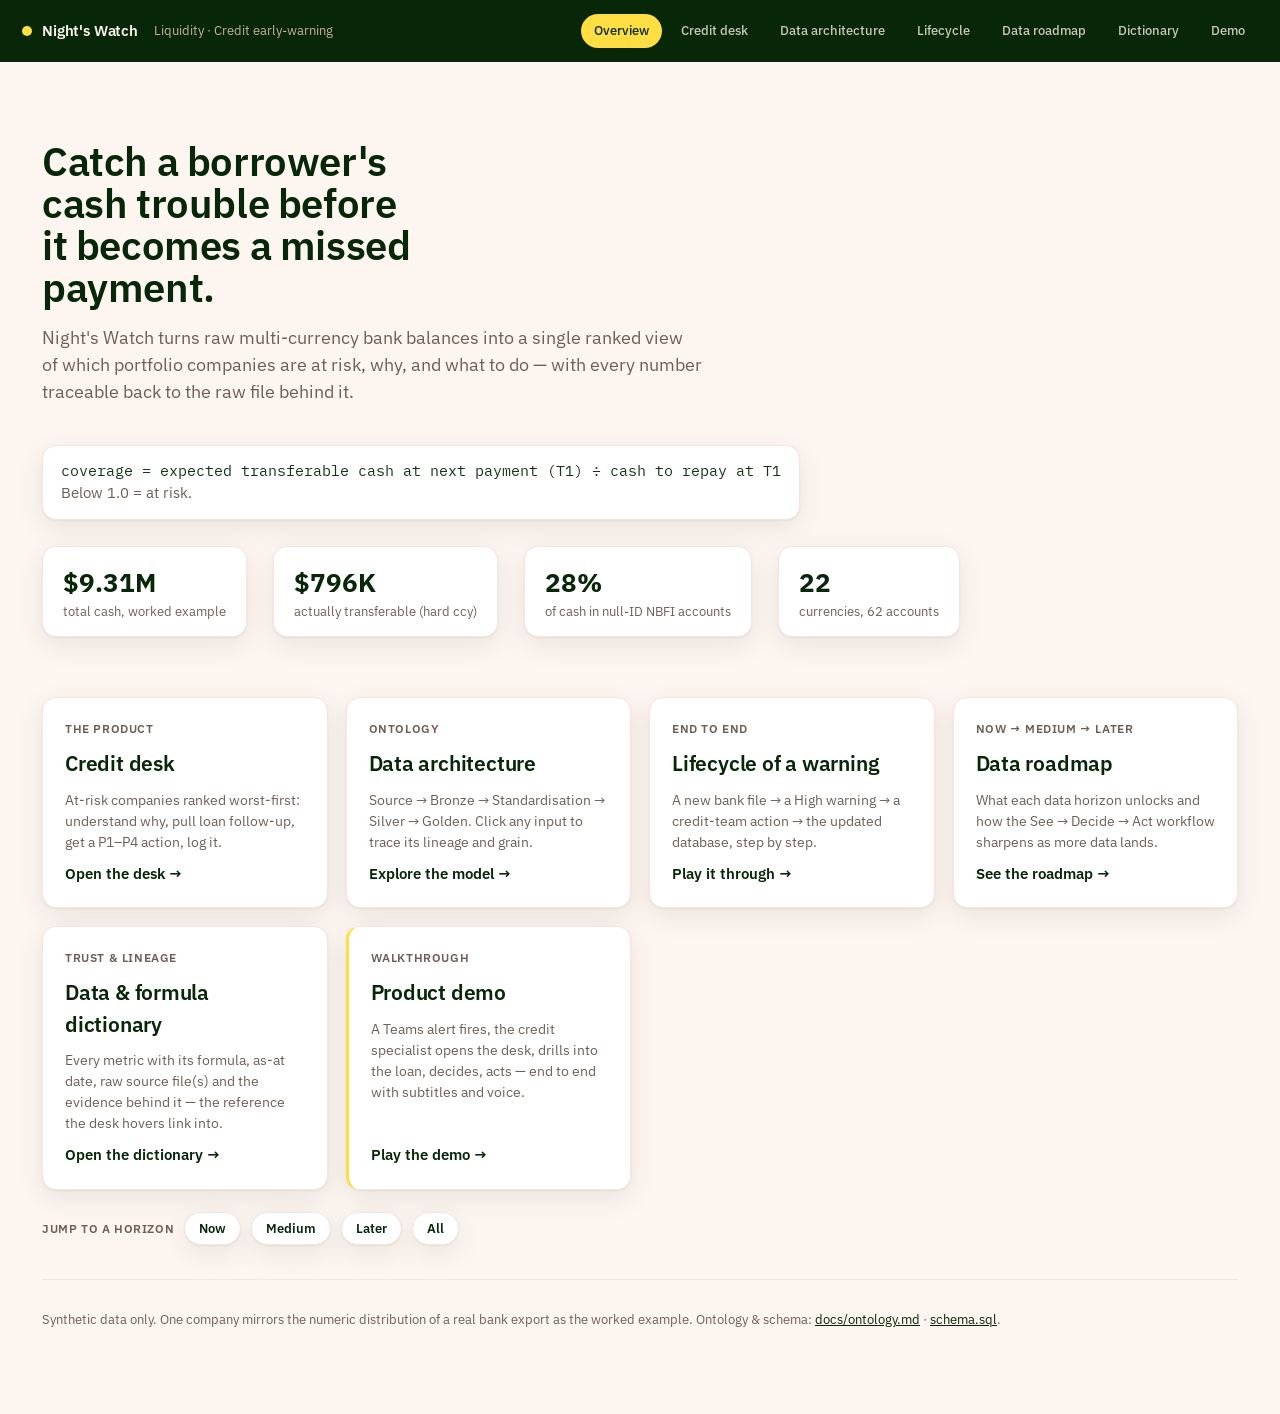
==== web/index.html @ 164db5c5 "feat: product demo walkthrough (animated, subtitles, TTS voice) + Demo nav link across all pages Co-" ====
<!doctype html>
<html lang="en">
<head>
<meta charset="utf-8">
<meta name="viewport" content="width=device-width, initial-scale=1">
<title>Project Night's Watch — Liquidity Credit early-warning</title>
<link rel="stylesheet" href="theme.css">
<style>
  .hero { padding: 56px 0 30px; }
  .hero h1 { font-size: 40px; line-height: 1.05; max-width: 16ch; }
  .hero .lede { font-size: 18px; color: var(--taupe); max-width: 60ch; margin-top: 16px; }
  .hero .signal { margin-top: 22px; display:inline-block; background: var(--white); border:1px solid var(--sand-500); border-radius: var(--radius); padding: 14px 18px; box-shadow: var(--shadow); }
  .hero .signal code { font-family: var(--mono); color: var(--ink-700); }
  .grid { display:grid; grid-template-columns: repeat(auto-fit, minmax(235px, 1fr)); gap: 18px; margin-top: 30px; }
  .tile { padding: 22px; text-decoration:none; color:var(--ink); display:flex; flex-direction:column; gap:10px; min-height: 196px; transition: transform .12s ease, box-shadow .12s ease; }
  .tile:hover { transform: translateY(-3px); box-shadow: var(--shadow-lg); }
  .tile .k { font-size: 12px; font-weight:600; letter-spacing:.05em; text-transform:uppercase; color: var(--taupe); }
  .tile h3 { font-size: 21px; }
  .tile p { color: var(--taupe); margin: 0; font-size: 14px; }
  .tile .go { margin-top:auto; font-weight:600; color: var(--ink); }
  .tile .go::after { content:' →'; }
  .rm-jump { display:flex; align-items:center; flex-wrap:wrap; gap:10px; margin-top: 22px; }
  .rm-jump .lbl { font-size:12px; font-weight:600; text-transform:uppercase; letter-spacing:.05em; color:var(--taupe); }
  .rm-jump a { font-size:13px; font-weight:600; text-decoration:none; color:var(--ink); background:var(--white); border:1px solid var(--sand-500); border-radius:999px; padding:6px 14px; box-shadow:var(--shadow); transition: background .12s ease, color .12s ease; }
  .rm-jump a:hover { background:var(--ink); color:var(--sand); }
  .stat-row { display:flex; gap: 26px; flex-wrap:wrap; margin-top: 26px; }
  .stat { background:var(--white); border:1px solid var(--sand-500); border-radius:var(--radius); padding:16px 20px; box-shadow:var(--shadow); }
  .stat .n { font-size: 26px; font-weight:700; }
  .stat .l { font-size: 12.5px; color: var(--taupe); }
  .foot { color: var(--taupe); font-size: 12.5px; padding: 30px 0 50px; border-top:1px solid var(--sand-500); margin-top: 34px; }
  @media (max-width: 880px){ .grid{grid-template-columns:1fr;} .hero h1{font-size:32px;} }
</style>
</head>
<body>
<div class="nw-topbar">
  <span class="nw-logo"><span class="dot"></span> Night's Watch</span>
  <span class="nw-tag">Liquidity · Credit early-warning</span>
  <nav class="nw-nav">
    <a href="index.html" class="active">Overview</a>
    <a href="product.html">Credit desk</a>
    <a href="diagram.html">Data architecture</a>
    <a href="lifecycle.html">Lifecycle</a>
    <a href="roadmap.html">Data roadmap</a>
    <a href="dictionary.html">Dictionary</a>
    <a href="demo.html">Demo</a>
  </nav>
</div>

<div class="nw-wrap">
  <section class="hero">
    <h1>Catch a borrower's cash trouble before it becomes a missed payment.</h1>
    <p class="lede">Night's Watch turns raw multi-currency bank balances into a single ranked view of which portfolio companies are at risk, why, and what to do — with every number traceable back to the raw file behind it.</p>
    <div class="signal">
      <code>coverage = expected transferable cash at next payment (T1) ÷ cash to repay at T1</code><br>
      <span class="nw-muted">Below 1.0 = at risk.</span>
    </div>
    <div class="stat-row">
      <div class="stat"><div class="n">$9.31M</div><div class="l">total cash, worked example</div></div>
      <div class="stat"><div class="n">$796K</div><div class="l">actually transferable (hard ccy)</div></div>
      <div class="stat"><div class="n">28%</div><div class="l">of cash in null-ID NBFI accounts</div></div>
      <div class="stat"><div class="n">22</div><div class="l">currencies, 62 accounts</div></div>
    </div>
  </section>

  <section class="grid">
    <a class="tile nw-card" href="product.html">
      <span class="k">The product</span>
      <h3>Credit desk</h3>
      <p>At-risk companies ranked worst-first: understand why, pull loan follow-up, get a P1–P4 action, log it.</p>
      <span class="go">Open the desk</span>
    </a>
    <a class="tile nw-card" href="diagram.html">
      <span class="k">Ontology</span>
      <h3>Data architecture</h3>
      <p>Source → Bronze → Standardisation → Silver → Golden. Click any input to trace its lineage and grain.</p>
      <span class="go">Explore the model</span>
    </a>
    <a class="tile nw-card" href="lifecycle.html">
      <span class="k">End to end</span>
      <h3>Lifecycle of a warning</h3>
      <p>A new bank file → a High warning → a credit-team action → the updated database, step by step.</p>
      <span class="go">Play it through</span>
    </a>
    <a class="tile nw-card" href="roadmap.html">
      <span class="k">Now → Medium → Later</span>
      <h3>Data roadmap</h3>
      <p>What each data horizon unlocks and how the See → Decide → Act workflow sharpens as more data lands.</p>
      <span class="go">See the roadmap</span>
    </a>
    <a class="tile nw-card" href="dictionary.html">
      <span class="k">Trust &amp; lineage</span>
      <h3>Data &amp; formula dictionary</h3>
      <p>Every metric with its formula, as-at date, raw source file(s) and the evidence behind it — the reference the desk hovers link into.</p>
      <span class="go">Open the dictionary</span>
    </a>
    <a class="tile nw-card" href="demo.html" style="border-left:3px solid var(--yellow);">
      <span class="k">Walkthrough</span>
      <h3>Product demo</h3>
      <p>A Teams alert fires, the credit specialist opens the desk, drills into the loan, decides, acts — end to end with subtitles and voice.</p>
      <span class="go">Play the demo</span>
    </a>
  </section>

  <div class="rm-jump">
    <span class="lbl">Jump to a horizon</span>
    <a href="roadmap.html?h=Now">Now</a>
    <a href="roadmap.html?h=Medium">Medium</a>
    <a href="roadmap.html?h=Later">Later</a>
    <a href="roadmap.html">All</a>
  </div>

  <p class="foot">
    Synthetic data only. One company mirrors the numeric distribution of a real bank export as the worked example.
    Ontology &amp; schema: <a href="https://github.com/alexandrecela10/liquidity-project-nights-watch/blob/main/docs/ontology.md">docs/ontology.md</a> ·
    <a href="https://github.com/alexandrecela10/liquidity-project-nights-watch/blob/main/docs/schema.sql">schema.sql</a>.
  </p>
</div>
</body>
</html>
---- web/theme.css ----
/* Project Night's Watch — shared brand theme.
   Palette + type pulled from liquidity.com (2026 brand system). Used by every
   interactive page so the architecture diagram, lifecycle mock and credit-team
   product look like one product. */

@import url('https://fonts.googleapis.com/css2?family=IBM+Plex+Sans:wght@300;400;500;600;700&family=IBM+Plex+Mono:wght@400;500&display=swap');

:root {
  --ink: #072708;
  --ink-700: #13361a;
  --sand: #fdf5f0;
  --sand-500: #f3e7df;
  --sand-700: #c8b1a4;
  --taupe: #6f5f56;
  --yellow: #ffde43;
  --white: #ffffff;
  --brown: #291201;

  --risk-high: #b3402e;
  --risk-medium: #c98a1a;
  --risk-low: #5e7d52;
  --risk-none: #9f887c;

  --font: 'IBM Plex Sans', Arial, sans-serif;
  --mono: 'IBM Plex Mono', ui-monospace, monospace;

  --radius: 14px;
  --radius-sm: 8px;
  --shadow: 0 1px 2px rgba(7,39,8,.06), 0 8px 28px rgba(7,39,8,.08);
  --shadow-lg: 0 12px 48px rgba(7,39,8,.16);
  --border: 1px solid var(--sand-700);
  --maxw: 1240px;
}

* { box-sizing: border-box; }

html, body {
  margin: 0;
  background: var(--sand);
  color: var(--ink);
  font-family: var(--font);
  font-size: 15px;
  line-height: 1.5;
  -webkit-font-smoothing: antialiased;
}

a { color: var(--ink); }

h1, h2, h3 { font-weight: 600; letter-spacing: -0.01em; margin: 0; }

.nw-mono { font-family: var(--mono); }
.nw-muted { color: var(--taupe); }

/* ---- top bar shared across pages ---- */
.nw-topbar {
  display: flex; align-items: center; gap: 16px;
  padding: 14px 22px;
  background: var(--ink);
  color: var(--sand);
  position: sticky; top: 0; z-index: 50;
}
.nw-topbar .nw-logo { display:flex; align-items:center; gap:10px; font-weight:600; letter-spacing:-0.01em; }
.nw-topbar .nw-logo .dot { width:10px; height:10px; border-radius:50%; background: var(--yellow); display:inline-block; }
.nw-topbar .nw-tag { color: var(--sand-700); font-size: 13px; }
.nw-nav { margin-left:auto; display:flex; gap:6px; }
.nw-nav a {
  color: var(--sand); text-decoration:none; font-size:13px; font-weight:500;
  padding:7px 13px; border-radius: 999px; opacity:.78;
}
.nw-nav a:hover { opacity:1; background: rgba(253,245,240,.10); }
.nw-nav a.active { opacity:1; background: var(--yellow); color: var(--ink); }

/* ---- buttons ---- */
.nw-btn {
  font-family: var(--font); font-size: 13px; font-weight: 600;
  padding: 9px 16px; border-radius: 999px; border: none; cursor: pointer;
  background: var(--ink); color: var(--sand);
}
.nw-btn:hover { background: var(--ink-700); }
.nw-btn.accent { background: var(--yellow); color: var(--ink); }
.nw-btn.ghost { background: transparent; color: var(--ink); border: var(--border); }
.nw-btn:disabled { opacity:.45; cursor: default; }

/* ---- cards ---- */
.nw-card { background: var(--white); border-radius: var(--radius); box-shadow: var(--shadow); border: 1px solid var(--sand-500); }

/* ---- risk pills ---- */
.nw-pill { display:inline-flex; align-items:center; gap:6px; font-size:12px; font-weight:600; padding:3px 10px; border-radius:999px; }
.nw-pill::before { content:''; width:7px; height:7px; border-radius:50%; background: currentColor; }
.nw-risk-High   { color: var(--risk-high);   background: #f6e4e0; }
.nw-risk-Medium { color: var(--risk-medium); background: #f6ecd9; }
.nw-risk-Low    { color: var(--risk-low);    background: #e4ecdf; }
.nw-risk-None   { color: var(--risk-none);   background: #efe8e3; }

/* ---- layer chips (medallion) ---- */
.nw-layer { font-size:11px; font-weight:600; text-transform:uppercase; letter-spacing:.04em; padding:2px 8px; border-radius:6px; }
.nw-layer-source          { background:#efe8e3; color:var(--taupe); }
.nw-layer-bronze          { background:#e7d3c4; color:#7a4a25; }
.nw-layer-standardisation { background:var(--yellow); color:var(--ink); }
.nw-layer-silver          { background:#e3e7e4; color:#41514a; }
.nw-layer-gold            { background:var(--ink); color:var(--yellow); }
.nw-layer-app, .nw-layer-ref { background:var(--sand-500); color:var(--taupe); }

/* phase tags */
.nw-phase { font-size:10.5px; font-weight:600; padding:1px 7px; border-radius:999px; border:1px solid var(--sand-700); color:var(--taupe); }
.nw-phase-Now    { border-color: var(--ink); color: var(--ink); }
.nw-phase-Medium { border-color: var(--risk-medium); color: var(--risk-medium); }
.nw-phase-Later  { border-color: var(--sand-700); color: var(--sand-700); }

.nw-wrap { max-width: var(--maxw); margin: 0 auto; padding: 22px; }
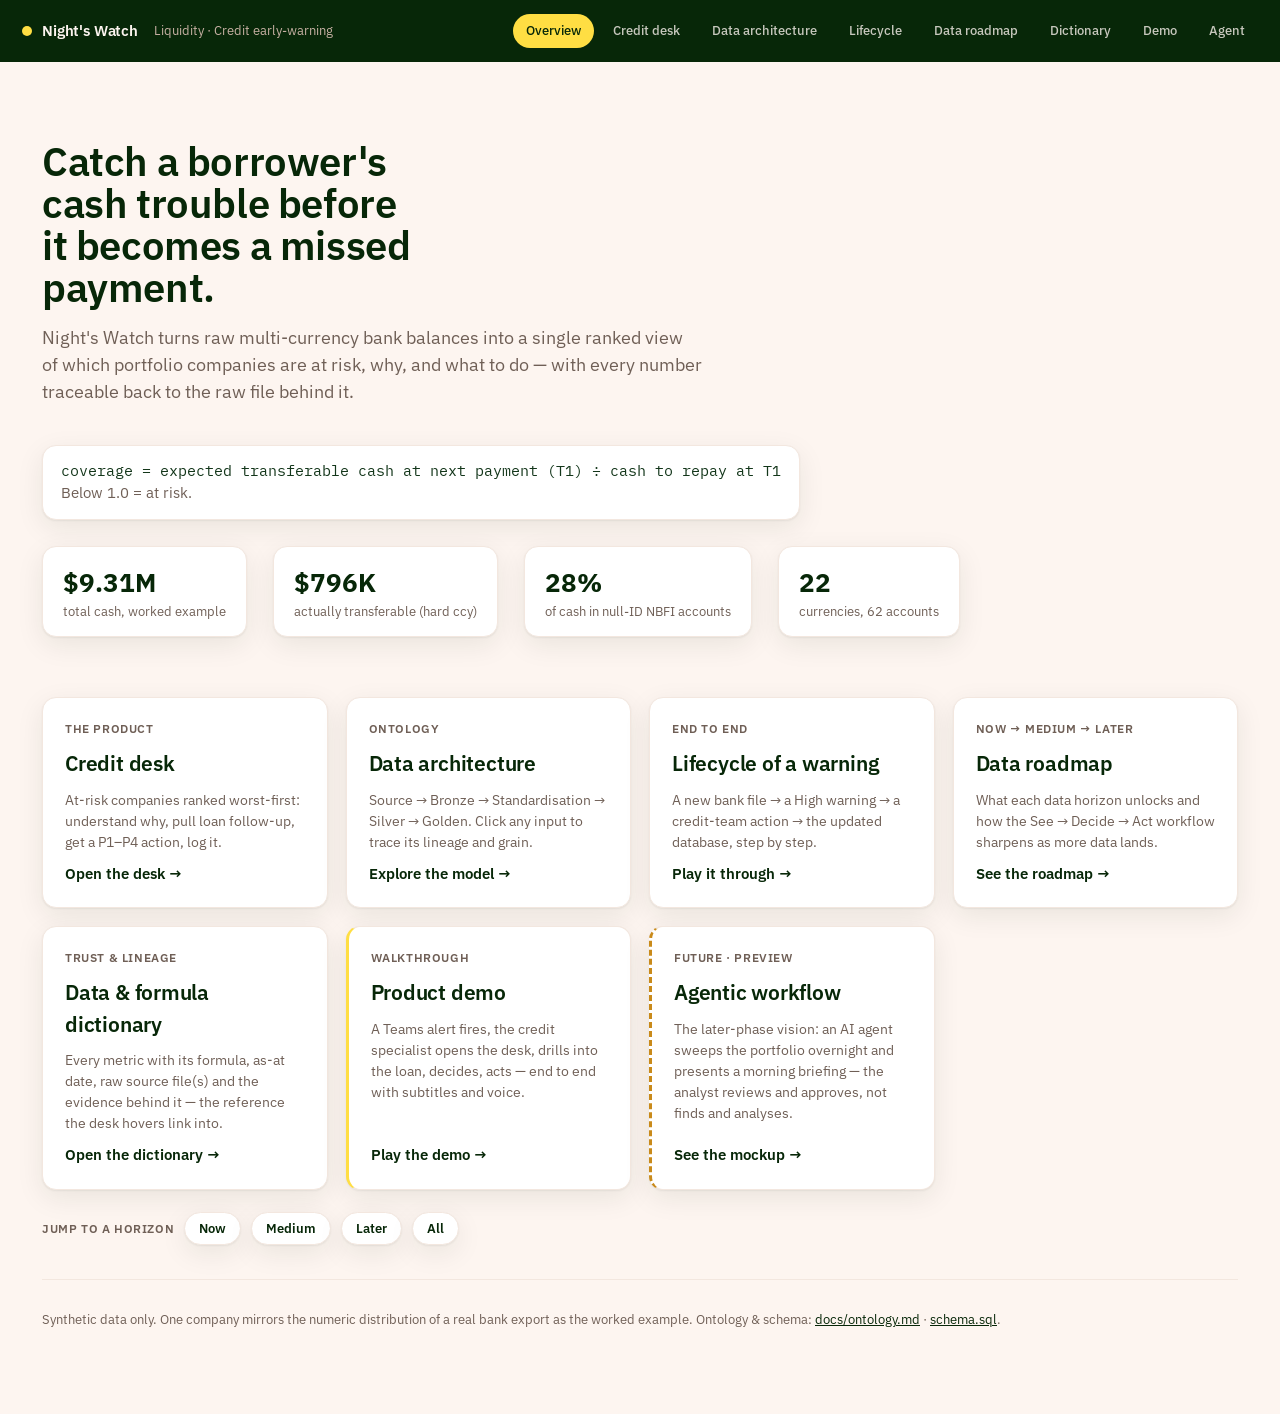
==== commit 4f4177f1: "feat(agent): agentic workflow mockup — morning briefing, P1/P4 action cards, 15-min undo, conversati" ====
--- a/web/index.html
+++ b/web/index.html
@@ -43,6 +43,7 @@
     <a href="roadmap.html">Data roadmap</a>
     <a href="dictionary.html">Dictionary</a>
     <a href="demo.html">Demo</a>
+    <a href="agent.html">Agent</a>
   </nav>
 </div>
 
@@ -99,6 +100,12 @@
       <p>A Teams alert fires, the credit specialist opens the desk, drills into the loan, decides, acts — end to end with subtitles and voice.</p>
       <span class="go">Play the demo</span>
     </a>
+    <a class="tile nw-card" href="agent.html" style="border-left:3px dashed var(--risk-medium);">
+      <span class="k">Future &middot; preview</span>
+      <h3>Agentic workflow</h3>
+      <p>The later-phase vision: an AI agent sweeps the portfolio overnight and presents a morning briefing — the analyst reviews and approves, not finds and analyses.</p>
+      <span class="go">See the mockup</span>
+    </a>
   </section>
 
   <div class="rm-jump">
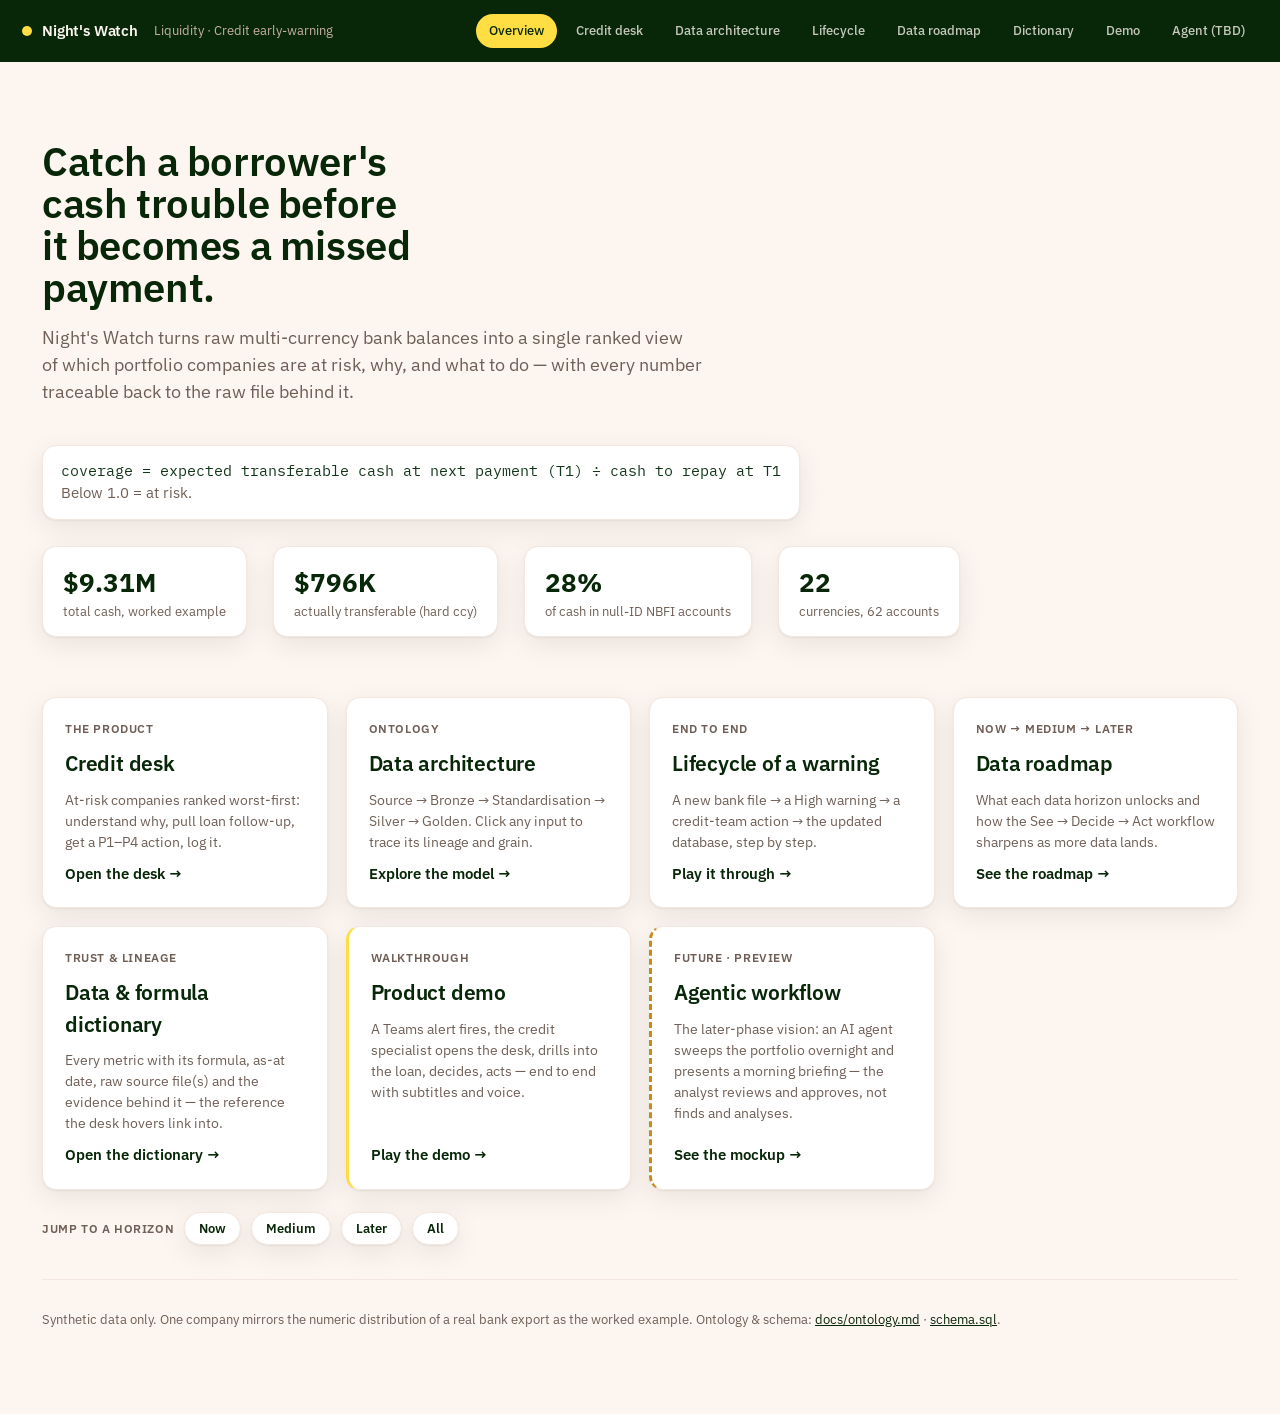
==== commit eb2a2caa: "chore: rename Agent nav link to Agent (TBD) across all pages Co-Authored-By: Alexandre Cela <alexand" ====
--- a/web/index.html
+++ b/web/index.html
@@ -43,7 +43,7 @@
     <a href="roadmap.html">Data roadmap</a>
     <a href="dictionary.html">Dictionary</a>
     <a href="demo.html">Demo</a>
-    <a href="agent.html">Agent</a>
+    <a href="agent.html">Agent (TBD)</a>
   </nav>
 </div>
 
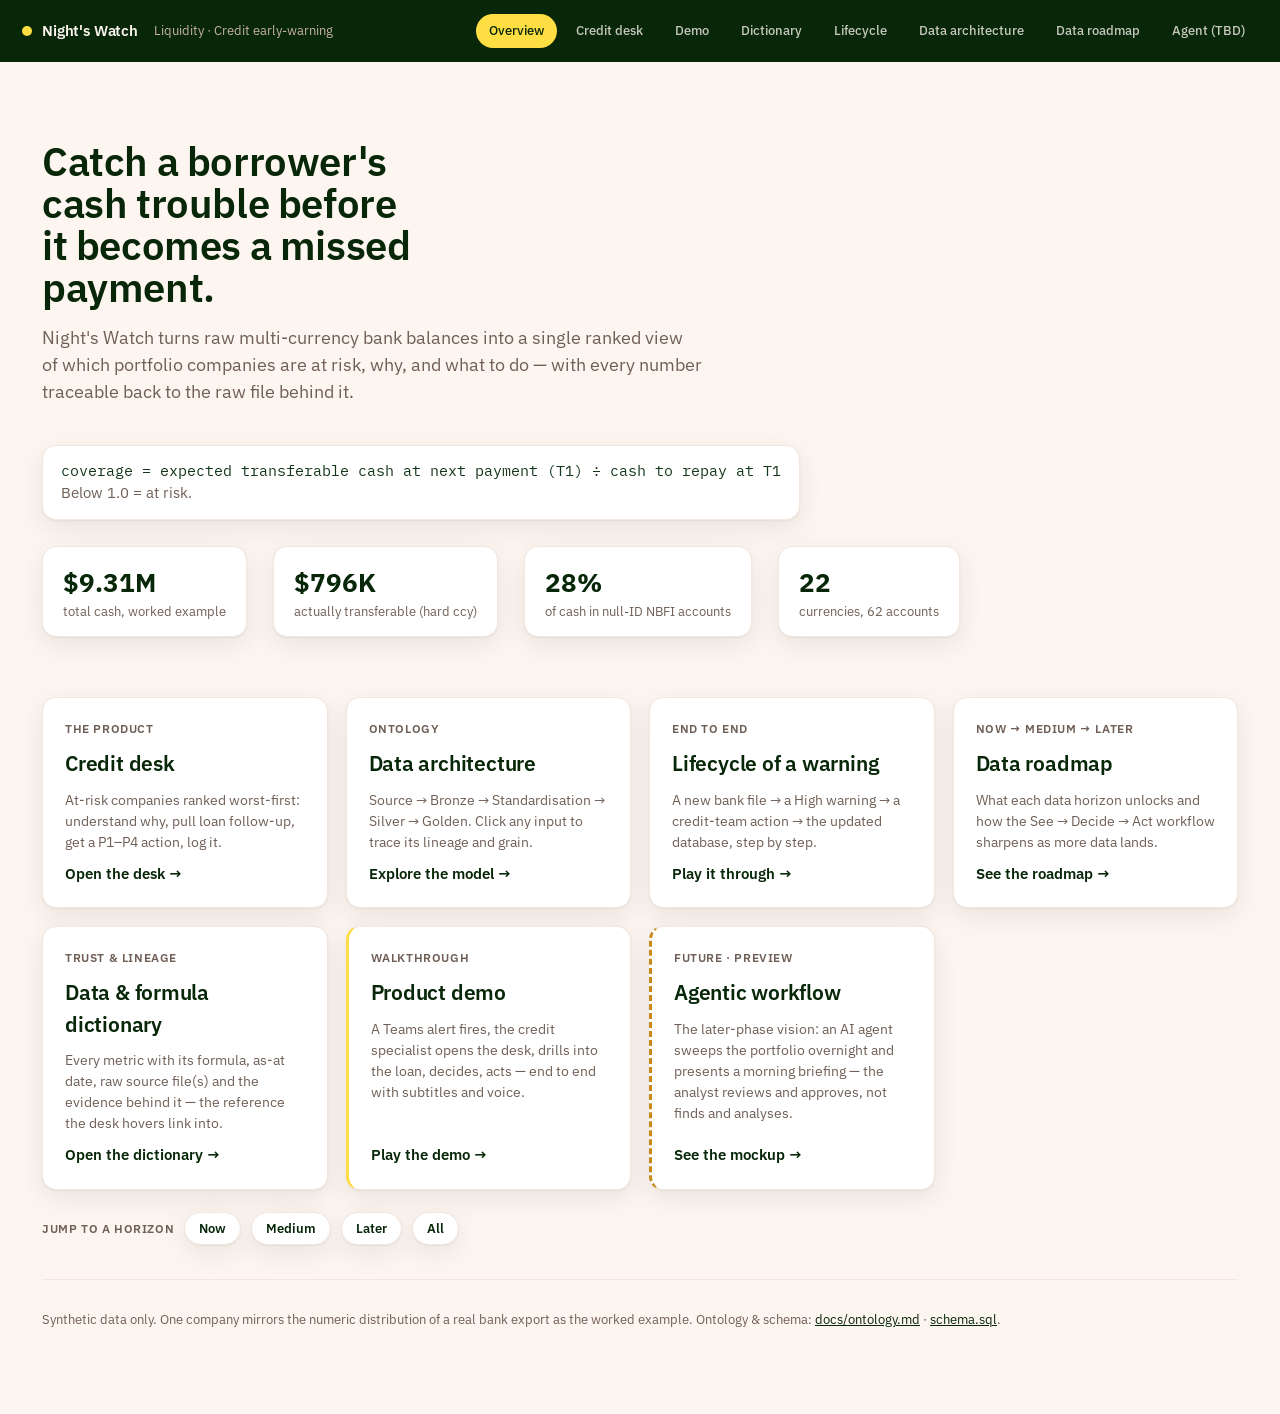
==== commit 5b16089e: "feat: email action for company contacts + nav reorder - Add contact (name, role, email) per company " ====
--- a/web/index.html
+++ b/web/index.html
@@ -38,11 +38,11 @@
   <nav class="nw-nav">
     <a href="index.html" class="active">Overview</a>
     <a href="product.html">Credit desk</a>
+    <a href="demo.html">Demo</a>
+    <a href="dictionary.html">Dictionary</a>
+    <a href="lifecycle.html">Lifecycle</a>
     <a href="diagram.html">Data architecture</a>
-    <a href="lifecycle.html">Lifecycle</a>
     <a href="roadmap.html">Data roadmap</a>
-    <a href="dictionary.html">Dictionary</a>
-    <a href="demo.html">Demo</a>
     <a href="agent.html">Agent (TBD)</a>
   </nav>
 </div>
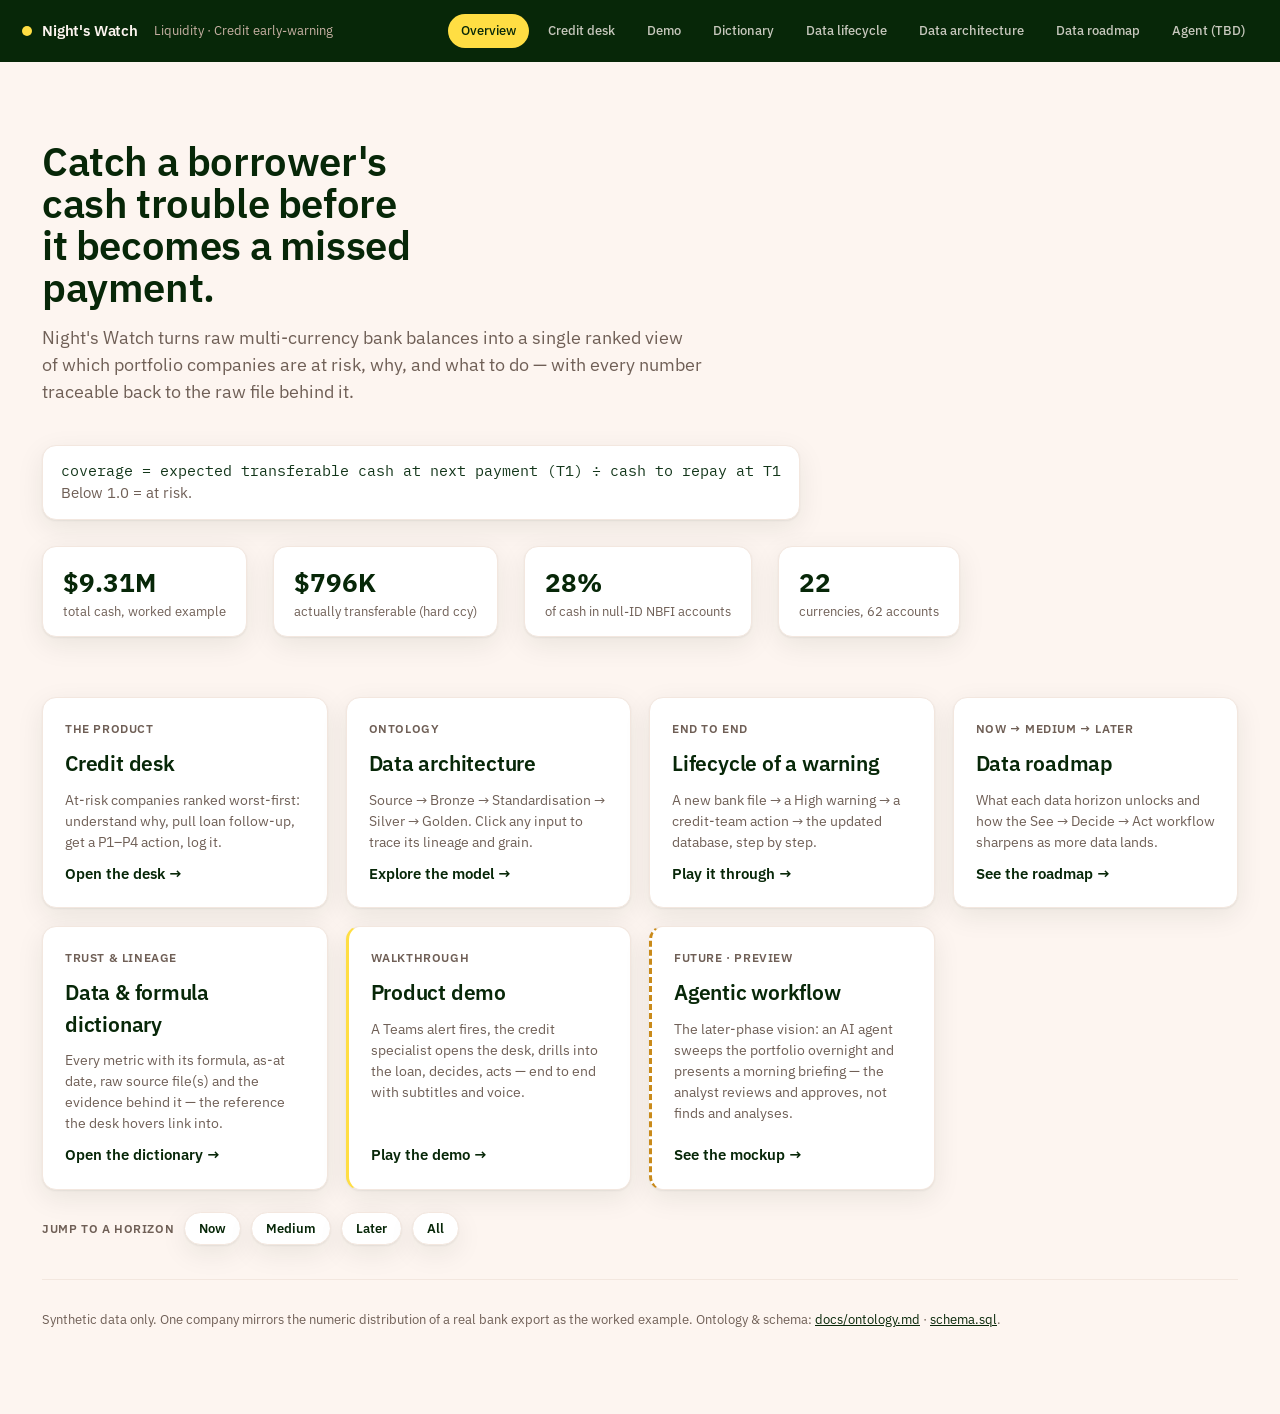
==== commit 3f8e1736: "chore: rename Lifecycle nav link to Data lifecycle across all pages Co-Authored-By: Alexandre Cela <" ====
--- a/web/index.html
+++ b/web/index.html
@@ -40,7 +40,7 @@
     <a href="product.html">Credit desk</a>
     <a href="demo.html">Demo</a>
     <a href="dictionary.html">Dictionary</a>
-    <a href="lifecycle.html">Lifecycle</a>
+    <a href="lifecycle.html">Data lifecycle</a>
     <a href="diagram.html">Data architecture</a>
     <a href="roadmap.html">Data roadmap</a>
     <a href="agent.html">Agent (TBD)</a>
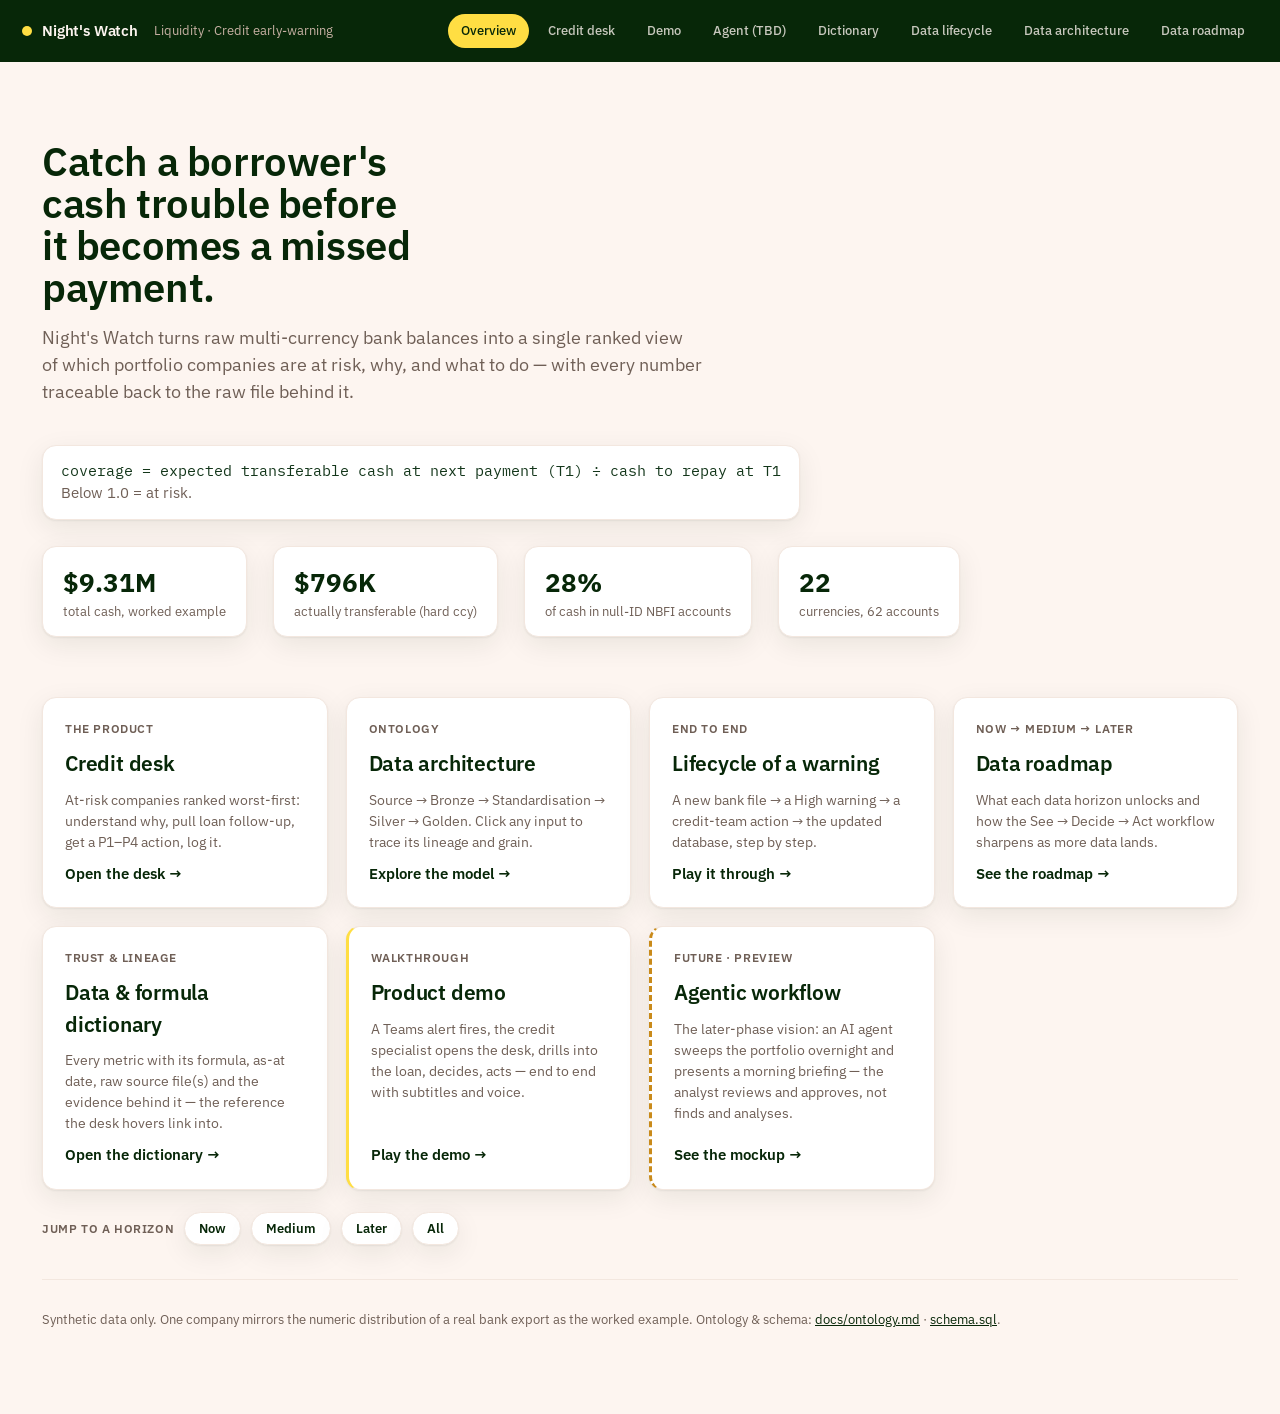
==== commit 95013ffa: "fix(nav): move Agent tab right after Demo across all pages Co-Authored-By: Alexandre Cela <alexandre" ====
--- a/web/index.html
+++ b/web/index.html
@@ -39,11 +39,11 @@
     <a href="index.html" class="active">Overview</a>
     <a href="product.html">Credit desk</a>
     <a href="demo.html">Demo</a>
+    <a href="agent.html">Agent (TBD)</a>
     <a href="dictionary.html">Dictionary</a>
     <a href="lifecycle.html">Data lifecycle</a>
     <a href="diagram.html">Data architecture</a>
     <a href="roadmap.html">Data roadmap</a>
-    <a href="agent.html">Agent (TBD)</a>
   </nav>
 </div>
 
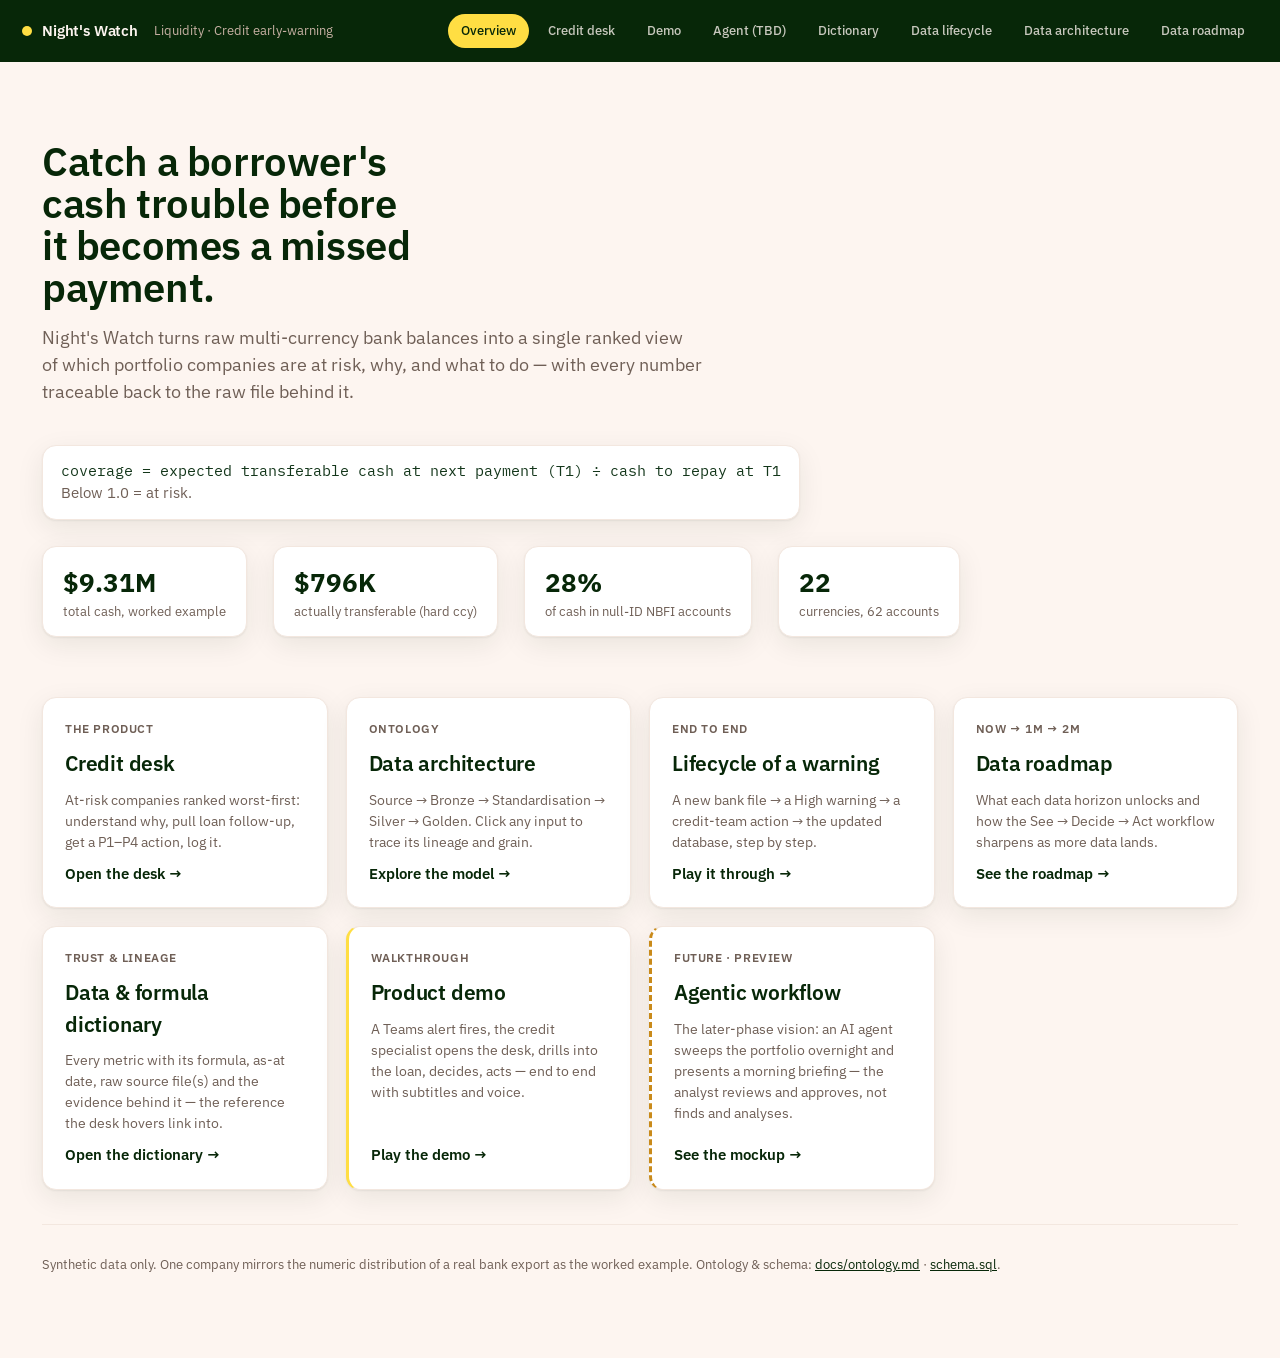
==== commit bc6c6c3a: "chore: remove horizon jump buttons from overview, rename to 1m/2m Co-Authored-By: Alexandre Cela <al" ====
--- a/web/index.html
+++ b/web/index.html
@@ -19,10 +19,7 @@
   .tile p { color: var(--taupe); margin: 0; font-size: 14px; }
   .tile .go { margin-top:auto; font-weight:600; color: var(--ink); }
   .tile .go::after { content:' →'; }
-  .rm-jump { display:flex; align-items:center; flex-wrap:wrap; gap:10px; margin-top: 22px; }
-  .rm-jump .lbl { font-size:12px; font-weight:600; text-transform:uppercase; letter-spacing:.05em; color:var(--taupe); }
-  .rm-jump a { font-size:13px; font-weight:600; text-decoration:none; color:var(--ink); background:var(--white); border:1px solid var(--sand-500); border-radius:999px; padding:6px 14px; box-shadow:var(--shadow); transition: background .12s ease, color .12s ease; }
-  .rm-jump a:hover { background:var(--ink); color:var(--sand); }
+
   .stat-row { display:flex; gap: 26px; flex-wrap:wrap; margin-top: 26px; }
   .stat { background:var(--white); border:1px solid var(--sand-500); border-radius:var(--radius); padding:16px 20px; box-shadow:var(--shadow); }
   .stat .n { font-size: 26px; font-weight:700; }
@@ -83,7 +80,7 @@
       <span class="go">Play it through</span>
     </a>
     <a class="tile nw-card" href="roadmap.html">
-      <span class="k">Now → Medium → Later</span>
+      <span class="k">Now → 1m → 2m</span>
       <h3>Data roadmap</h3>
       <p>What each data horizon unlocks and how the See → Decide → Act workflow sharpens as more data lands.</p>
       <span class="go">See the roadmap</span>
@@ -108,13 +105,7 @@
     </a>
   </section>
 
-  <div class="rm-jump">
-    <span class="lbl">Jump to a horizon</span>
-    <a href="roadmap.html?h=Now">Now</a>
-    <a href="roadmap.html?h=Medium">Medium</a>
-    <a href="roadmap.html?h=Later">Later</a>
-    <a href="roadmap.html">All</a>
-  </div>
+
 
   <p class="foot">
     Synthetic data only. One company mirrors the numeric distribution of a real bank export as the worked example.
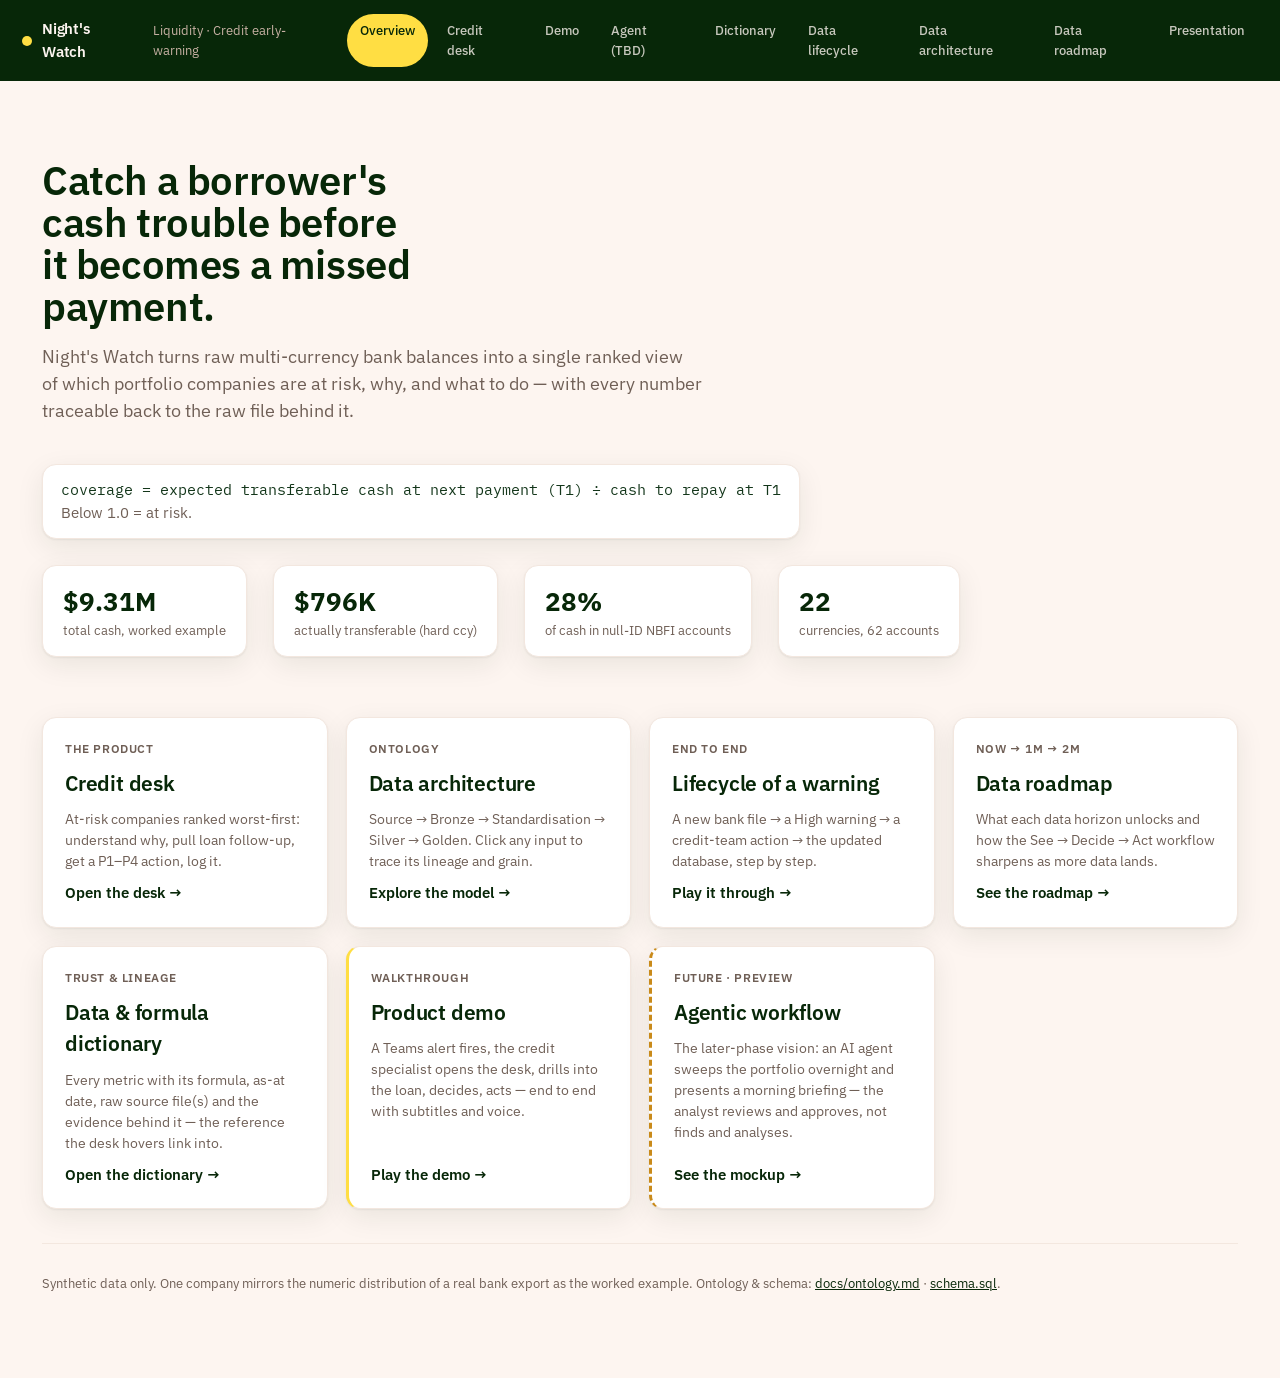
==== commit bdc41159: "feat: add Presentation tab with embedded PDF viewer + download - New presentation.html with iframe P" ====
--- a/web/index.html
+++ b/web/index.html
@@ -41,6 +41,7 @@
     <a href="lifecycle.html">Data lifecycle</a>
     <a href="diagram.html">Data architecture</a>
     <a href="roadmap.html">Data roadmap</a>
+    <a href="presentation.html">Presentation</a>
   </nav>
 </div>
 
